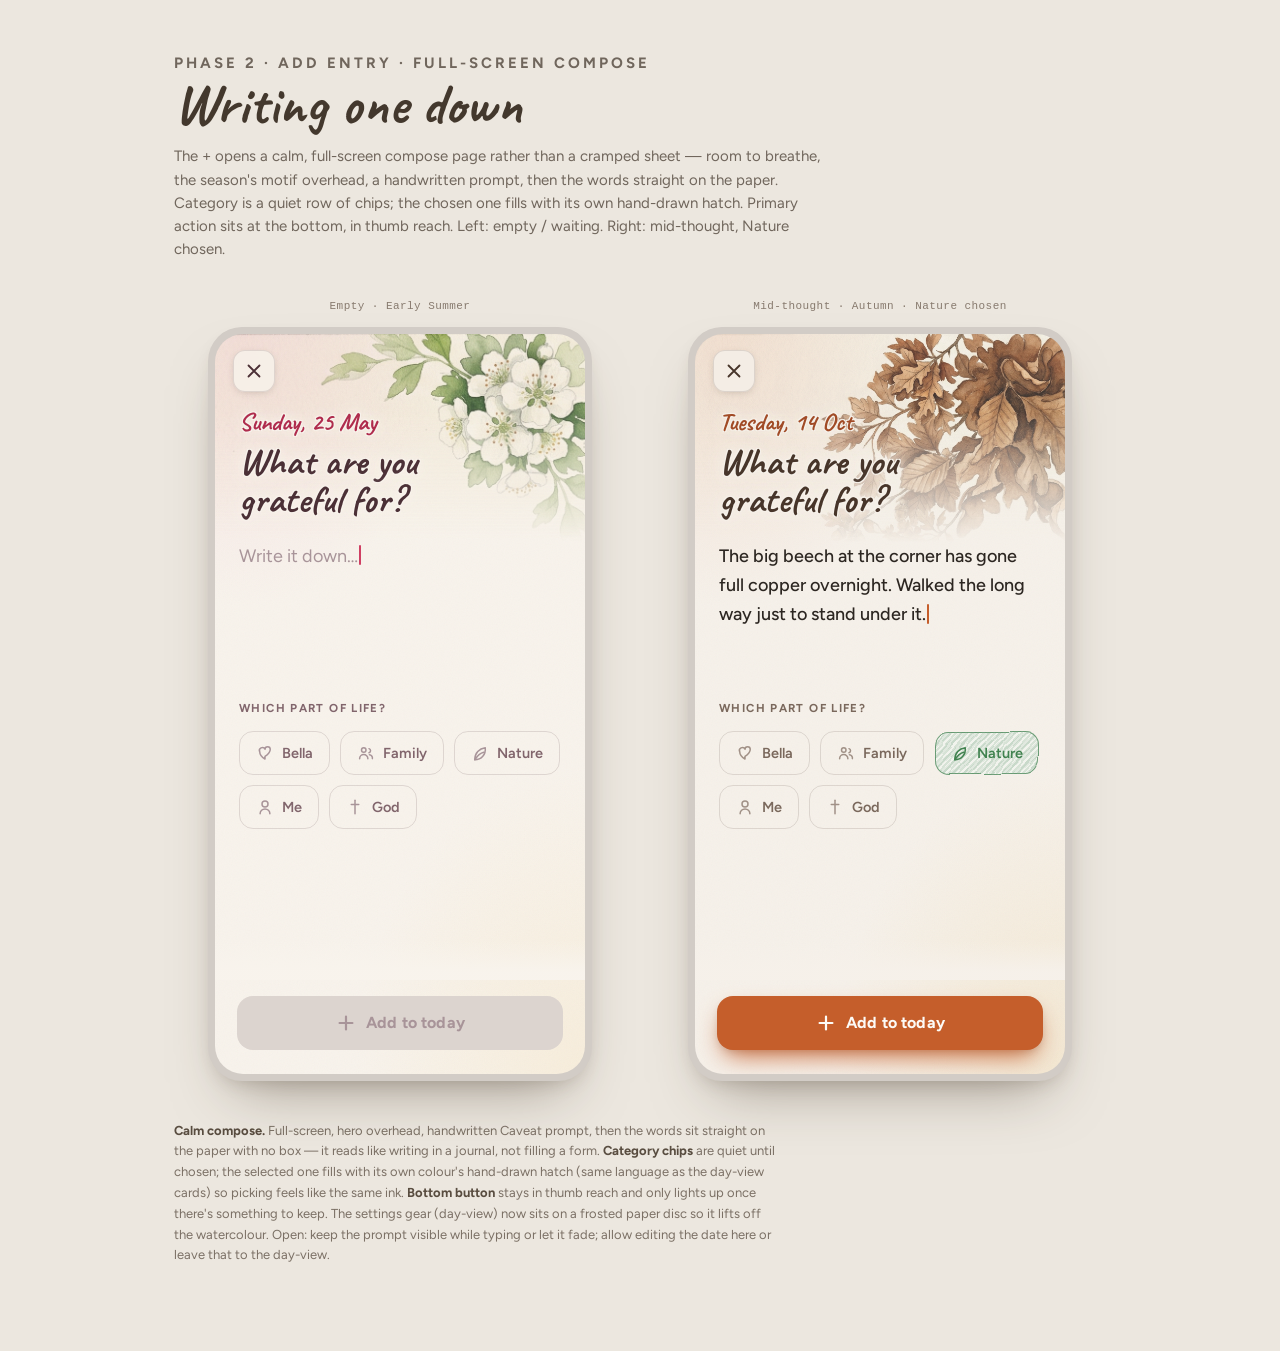
==== notes/add-entry-mockup.html @ 74d88eca "Phase 2: full-screen compose mockup + watercolour heroes + gear fix - add-entry-mockup.html: full-sc" ====
<!doctype html>
<html lang="en">
<head>
  <meta charset="utf-8">
  <meta name="viewport" content="width=device-width, initial-scale=1, viewport-fit=cover">
  <title>Gratitude — add entry (full-screen compose)</title>

  <link rel="preconnect" href="https://fonts.googleapis.com">
  <link rel="preconnect" href="https://fonts.gstatic.com" crossorigin>
  <link href="https://fonts.googleapis.com/css2?family=Caveat:wght@500;600;700&family=Figtree:wght@400;500;600;700&display=swap" rel="stylesheet">

  <style>
    :root {
      --c-wife:   hsl(348 54% 52%);
      --c-family: hsl(32 62% 47%);
      --c-nature: hsl(134 34% 38%);
      --c-me:     hsl(202 30% 45%);
      --c-god:    hsl(265 32% 52%);
      --r-md: 14px; --r-pill: 999px;
      --font-hand: "Caveat", cursive;
      --font-body: "Figtree", -apple-system, BlinkMacSystemFont, "Segoe UI", Roboto, sans-serif;
      --font-mono: ui-monospace, SFMono-Regular, Menlo, Consolas, monospace;
    }
    .theme-earlysummer {
      --accent: hsl(345 60% 53%); --accent-deep: hsl(345 60% 43%); --accent-soft: hsl(345 58% 94%);
      --ink: hsl(345 22% 24%); --ink-soft: hsl(345 12% 45%); --ink-faint: hsl(345 10% 62%);
      --paper: hsl(36 46% 95%); --card: hsl(40 52% 98.5%);
      --wash-a: hsl(345 60% 90% / 0.55); --wash-b: hsl(40 70% 88% / 0.5);
    }
    .theme-autumn {
      --accent: hsl(20 64% 47%); --accent-deep: hsl(18 62% 39%); --accent-soft: hsl(26 64% 93%);
      --ink: hsl(24 26% 22%); --ink-soft: hsl(24 14% 42%); --ink-faint: hsl(24 12% 58%);
      --paper: hsl(34 40% 94%); --card: hsl(38 48% 98%);
      --wash-a: hsl(20 64% 86% / 0.55); --wash-b: hsl(40 64% 84% / 0.5);
    }

    *, *::before, *::after { box-sizing: border-box; }
    html, body { margin: 0; padding: 0; }
    button { font-family: inherit; }
    svg { display: block; }

    body {
      font-family: var(--font-body); background: hsl(35 24% 90%); color: hsl(30 12% 25%);
      min-height: 100dvh; -webkit-font-smoothing: antialiased; -moz-osx-font-smoothing: grayscale;
      text-rendering: optimizeLegibility; font-size: 16px; line-height: 1.55;
    }
    .page { max-width: 980px; margin: 0 auto; padding: 52px 24px 72px; }
    .page-head { margin-bottom: 36px; }
    .eyebrow { font-size: 11px; font-weight: 700; letter-spacing: 0.2em; text-transform: uppercase; color: hsl(345 40% 48%); margin: 0 0 8px; }
    .page-head h1 { font-family: var(--font-hand); font-weight: 700; font-size: clamp(40px, 7vw, 58px); line-height: 1; margin: 0 0 12px; color: hsl(30 20% 22%); }
    .page-head p { color: hsl(30 10% 40%); max-width: 66ch; margin: 0; font-size: 15px; }

    .frames { display: grid; grid-template-columns: repeat(auto-fit, minmax(360px, 1fr)); gap: 28px; justify-items: center; }
    .frame-wrap { display: flex; flex-direction: column; gap: 12px; align-items: center; }
    .frame-tag { font-family: var(--font-mono); font-size: 11px; letter-spacing: 0.04em; color: hsl(30 10% 48%); }

    .phone {
      position: relative; width: 100%; max-width: 384px; border-radius: 34px; padding: 7px;
      background: hsl(30 12% 80%);
      box-shadow: 0 30px 60px -28px hsl(30 30% 20% / 0.5), 0 8px 20px -10px hsl(30 30% 20% / 0.25);
    }
    .screen {
      position: relative; border-radius: 28px; overflow: hidden; min-height: 740px;
      display: flex; flex-direction: column;
      background:
              radial-gradient(120% 80% at 8% 0%, var(--wash-a) 0%, transparent 46%),
              radial-gradient(120% 80% at 100% 100%, var(--wash-b) 0%, transparent 52%),
              var(--paper);
      color: var(--ink);
    }
    .screen::after {
      content: ""; position: absolute; inset: 0; pointer-events: none; z-index: 0;
      opacity: 0.04; mix-blend-mode: multiply;
      background-image: url("data:image/svg+xml,%3Csvg xmlns='http://www.w3.org/2000/svg' width='140' height='140'%3E%3Cfilter id='n'%3E%3CfeTurbulence type='fractalNoise' baseFrequency='0.85' numOctaves='2' stitchTiles='stitch'/%3E%3C/filter%3E%3Crect width='100%25' height='100%25' filter='url(%23n)'/%3E%3C/svg%3E");
    }
    .screen > * { position: relative; z-index: 2; }

    /* ---- seasonal hero motif band (painterly watercolour) ---- */
    .hero {
      position: absolute; top: 0; left: 0; right: 0; height: 208px; z-index: 1; pointer-events: none;
      background-size: cover; background-position: top right; background-repeat: no-repeat;
      mix-blend-mode: multiply; opacity: 0.85;
      -webkit-mask-image: linear-gradient(to bottom, rgba(0,0,0,0.95) 38%, transparent 100%);
      mask-image: linear-gradient(to bottom, rgba(0,0,0,0.95) 38%, transparent 100%);
    }
    .theme-earlysummer .hero { background-image: url('earlysummerhero.jpg'); }
    .theme-autumn .hero { background-image: url('autumnhero.jpg'); }

    /* ---- compose surface ---- */
    .compose { position: relative; z-index: 2; display: flex; flex-direction: column; flex: 1; }
    .compose-top { display: flex; align-items: center; justify-content: space-between; padding: 16px 18px 0; }

    .icon-btn {
      width: 42px; height: 42px; border-radius: 12px; flex-shrink: 0; cursor: pointer;
      border: 1px solid color-mix(in srgb, var(--ink) 14%, transparent);
      background: color-mix(in srgb, var(--paper) 80%, transparent);
      -webkit-backdrop-filter: blur(3px); backdrop-filter: blur(3px);
      color: var(--ink); display: grid; place-items: center;
      box-shadow: 0 2px 8px -3px hsl(30 30% 20% / 0.28);
    }
    .icon-btn svg { width: 22px; height: 22px; }

    .compose-body { flex: 1; padding: 14px 24px 8px; display: flex; flex-direction: column; }
    .compose-date {
      font-family: var(--font-hand); font-weight: 700; font-size: 25px; line-height: 1;
      color: var(--accent-deep); margin: 4px 0 0;
    }
    .compose-prompt {
      font-family: var(--font-hand); font-weight: 700; font-size: 38px; line-height: 1.02;
      color: var(--ink); margin: 8px 0 22px; max-width: 14ch;
    }
    .compose-date, .compose-prompt {
      text-shadow:
              -1px -1px 0 var(--paper), 1px -1px 0 var(--paper),
              -1px  1px 0 var(--paper), 1px  1px 0 var(--paper),
              0 0 12px var(--paper), 0 0 22px var(--paper);
    }

    /* borderless journal field — text sits straight on the paper */
    .compose-field { min-height: 132px; }
    .compose-field p { margin: 0; font-size: 18px; line-height: 1.62; font-weight: 500; }
    .compose-field .placeholder { color: var(--ink-faint); font-weight: 400; }
    .compose-field .typed { color: hsl(30 15% 15%); }
    .caret { display: inline-block; width: 2px; height: 1.1em; vertical-align: -0.18em; margin-left: 1px; background: var(--accent); border-radius: 1px; animation: blink 1.1s steps(1) infinite; }
    @keyframes blink { 50% { opacity: 0; } }

    .field-label { font-size: 11.5px; font-weight: 700; letter-spacing: 0.12em; text-transform: uppercase; color: var(--ink-soft); margin: 26px 0 13px; }

    .chips { display: flex; flex-wrap: wrap; gap: 10px; }
    .chip {
      --c: var(--ink-soft);
      position: relative; display: inline-flex; align-items: center; gap: 8px;
      min-height: 44px; padding: 10px 16px; border-radius: 14px; cursor: pointer;
      font-family: var(--font-body); font-weight: 600; font-size: 14.5px; color: var(--ink-soft);
      background: transparent; border: 1.5px solid color-mix(in srgb, var(--ink) 14%, transparent);
      transition: color 120ms ease;
    }
    .chip svg { width: 18px; height: 18px; color: var(--ink-faint); flex-shrink: 0; }
    .chip.is-wife { --c: var(--c-wife); } .chip.is-family { --c: var(--c-family); }
    .chip.is-nature { --c: var(--c-nature); } .chip.is-me { --c: var(--c-me); }
    .chip.is-god { --c: var(--c-god); }

    /* selected chip picks up its category colour + hand-drawn hatch fill */
    .chip.sel { color: var(--c); border-color: transparent; }
    .chip.sel svg { color: var(--c); }
    .chip.sel::before {
      content: ""; position: absolute; inset: 0; z-index: -1; border-radius: 14px;
      border: 1.6px solid color-mix(in srgb, var(--c) 72%, transparent);
      background-color: color-mix(in srgb, var(--c) 6%, var(--card));
      background-image:
              repeating-linear-gradient(-48deg, transparent, transparent 2px, color-mix(in srgb, var(--c) 15%, transparent) 2px, color-mix(in srgb, var(--c) 15%, transparent) 4px),
              repeating-linear-gradient(-39deg, transparent, transparent 4px, color-mix(in srgb, var(--c) 9%, transparent) 4px, color-mix(in srgb, var(--c) 9%, transparent) 8px);
      filter: url(#sketch1);
    }
    .chip.sel.alt::before { filter: url(#sketch2); }

    /* ---- bottom action ---- */
    .compose-foot { position: relative; padding: 16px 22px 24px; }
    .compose-foot::before {
      content: ""; position: absolute; left: 0; right: 0; top: -40px; height: 40px; pointer-events: none;
      background: linear-gradient(to top, var(--paper) 20%, transparent);
    }
    .add-btn {
      width: 100%; min-height: 54px; border: none; border-radius: 16px; cursor: pointer;
      background: var(--accent); color: hsl(40 60% 98%);
      font-family: var(--font-body); font-weight: 700; font-size: 16px; letter-spacing: 0.01em;
      display: inline-flex; align-items: center; justify-content: center; gap: 9px;
      box-shadow: 0 12px 26px -8px var(--accent), 0 4px 10px -4px hsl(0 0% 0% / 0.22);
      transition: transform 120ms ease;
    }
    .add-btn svg { width: 22px; height: 22px; }
    .add-btn:active { transform: scale(0.985); }
    .add-btn.is-disabled {
      background: color-mix(in srgb, var(--ink) 16%, var(--paper)); color: var(--ink-faint);
      box-shadow: none; cursor: default;
    }

    .footnote { margin-top: 40px; font-size: 13px; color: hsl(30 10% 44%); line-height: 1.6; max-width: 76ch; }
    .footnote strong { color: hsl(30 16% 30%); }
  </style>
</head>
<body>

<svg width="0" height="0" style="position:absolute" aria-hidden="true">
  <defs>
    <filter id="sketch1" x="-12%" y="-12%" width="124%" height="124%">
      <feTurbulence type="fractalNoise" baseFrequency="0.016" numOctaves="2" seed="7" result="n"/>
      <feDisplacementMap in="SourceGraphic" in2="n" scale="5" xChannelSelector="R" yChannelSelector="G" result="d"/>
      <feGaussianBlur in="d" stdDeviation="0.5"/>
    </filter>
    <filter id="sketch2" x="-12%" y="-12%" width="124%" height="124%">
      <feTurbulence type="fractalNoise" baseFrequency="0.021" numOctaves="2" seed="24" result="n"/>
      <feDisplacementMap in="SourceGraphic" in2="n" scale="4" xChannelSelector="R" yChannelSelector="G" result="d"/>
      <feGaussianBlur in="d" stdDeviation="0.5"/>
    </filter>
  </defs>
</svg>

<div class="page">
  <header class="page-head">
    <p class="eyebrow">Phase 2 · add entry · full-screen compose</p>
    <h1>Writing one down</h1>
    <p>The + opens a calm, full-screen compose page rather than a cramped sheet — room to breathe, the season's motif overhead, a handwritten prompt, then the words straight on the paper. Category is a quiet row of chips; the chosen one fills with its own hand-drawn hatch. Primary action sits at the bottom, in thumb reach. Left: empty / waiting. Right: mid-thought, Nature chosen.</p>
  </header>

  <div class="frames">

    <!-- empty / waiting -->
    <div class="frame-wrap">
      <span class="frame-tag">Empty · Early Summer</span>
      <div class="phone">
        <div class="screen theme-earlysummer">
          <div class="hero"></div>
          <div class="compose">

            <div class="compose-top">
              <button class="icon-btn" aria-label="Close"><svg viewBox="0 0 24 24" fill="none" stroke="currentColor" stroke-width="2" stroke-linecap="round" stroke-linejoin="round"><path d="M6 6l12 12M18 6L6 18"/></svg></button>
            </div>

            <div class="compose-body">
              <p class="compose-date">Sunday, 25 May</p>
              <p class="compose-prompt">What are you grateful for?</p>

              <div class="compose-field">
                <p class="placeholder">Write it down…<span class="caret"></span></p>
              </div>

              <p class="field-label">Which part of life?</p>
              <div class="chips">
                <button class="chip is-wife"><svg viewBox="0 0 24 24" fill="none" stroke="currentColor" stroke-width="2" stroke-linecap="round" stroke-linejoin="round"><path d="M12 20s-7-4.35-7-9.5A3.5 3.5 0 0 1 12 7a3.5 3.5 0 0 1 7 0c0 5.15-7 9.5-7 9.5z"/></svg>Bella</button>
                <button class="chip is-family"><svg viewBox="0 0 24 24" fill="none" stroke="currentColor" stroke-width="2" stroke-linecap="round" stroke-linejoin="round"><circle cx="9" cy="8" r="3"/><path d="M3.5 19.5a5.5 5.5 0 0 1 11 0"/><path d="M16 6.2a2.8 2.8 0 0 1 0 5.4"/><path d="M16.5 14.2a4.5 4.5 0 0 1 4 5.3"/></svg>Family</button>
                <button class="chip is-nature"><svg viewBox="0 0 24 24" fill="none" stroke="currentColor" stroke-width="2" stroke-linecap="round" stroke-linejoin="round"><path d="M5 21c0-9 6-15 14-16 1 9-5 16-14 16z"/><path d="M5 21c4-6 8-9 12-10"/></svg>Nature</button>
                <button class="chip is-me"><svg viewBox="0 0 24 24" fill="none" stroke="currentColor" stroke-width="2" stroke-linecap="round" stroke-linejoin="round"><circle cx="12" cy="8" r="4"/><path d="M5.5 21a6.5 6.5 0 0 1 13 0"/></svg>Me</button>
                <button class="chip is-god"><svg viewBox="0 0 24 24" fill="none" stroke="currentColor" stroke-width="2" stroke-linecap="round" stroke-linejoin="round"><path d="M12 3v18"/><path d="M7 8.5h10"/></svg>God</button>
              </div>
            </div>

            <div class="compose-foot">
              <button class="add-btn is-disabled"><svg viewBox="0 0 24 24" fill="none" stroke="currentColor" stroke-width="2.4" stroke-linecap="round" stroke-linejoin="round"><path d="M12 5v14M5 12h14"/></svg>Add to today</button>
            </div>

          </div>
        </div>
      </div>
    </div>

    <!-- mid-thought / filled -->
    <div class="frame-wrap">
      <span class="frame-tag">Mid-thought · Autumn · Nature chosen</span>
      <div class="phone">
        <div class="screen theme-autumn">
          <div class="hero"></div>
          <div class="compose">

            <div class="compose-top">
              <button class="icon-btn" aria-label="Close"><svg viewBox="0 0 24 24" fill="none" stroke="currentColor" stroke-width="2" stroke-linecap="round" stroke-linejoin="round"><path d="M6 6l12 12M18 6L6 18"/></svg></button>
            </div>

            <div class="compose-body">
              <p class="compose-date">Tuesday, 14 Oct</p>
              <p class="compose-prompt">What are you grateful for?</p>

              <div class="compose-field">
                <p class="typed">The big beech at the corner has gone full copper overnight. Walked the long way just to stand under it.<span class="caret"></span></p>
              </div>

              <p class="field-label">Which part of life?</p>
              <div class="chips">
                <button class="chip is-wife"><svg viewBox="0 0 24 24" fill="none" stroke="currentColor" stroke-width="2" stroke-linecap="round" stroke-linejoin="round"><path d="M12 20s-7-4.35-7-9.5A3.5 3.5 0 0 1 12 7a3.5 3.5 0 0 1 7 0c0 5.15-7 9.5-7 9.5z"/></svg>Bella</button>
                <button class="chip is-family"><svg viewBox="0 0 24 24" fill="none" stroke="currentColor" stroke-width="2" stroke-linecap="round" stroke-linejoin="round"><circle cx="9" cy="8" r="3"/><path d="M3.5 19.5a5.5 5.5 0 0 1 11 0"/><path d="M16 6.2a2.8 2.8 0 0 1 0 5.4"/><path d="M16.5 14.2a4.5 4.5 0 0 1 4 5.3"/></svg>Family</button>
                <button class="chip is-nature sel"><svg viewBox="0 0 24 24" fill="none" stroke="currentColor" stroke-width="2" stroke-linecap="round" stroke-linejoin="round"><path d="M5 21c0-9 6-15 14-16 1 9-5 16-14 16z"/><path d="M5 21c4-6 8-9 12-10"/></svg>Nature</button>
                <button class="chip is-me"><svg viewBox="0 0 24 24" fill="none" stroke="currentColor" stroke-width="2" stroke-linecap="round" stroke-linejoin="round"><circle cx="12" cy="8" r="4"/><path d="M5.5 21a6.5 6.5 0 0 1 13 0"/></svg>Me</button>
                <button class="chip is-god"><svg viewBox="0 0 24 24" fill="none" stroke="currentColor" stroke-width="2" stroke-linecap="round" stroke-linejoin="round"><path d="M12 3v18"/><path d="M7 8.5h10"/></svg>God</button>
              </div>
            </div>

            <div class="compose-foot">
              <button class="add-btn"><svg viewBox="0 0 24 24" fill="none" stroke="currentColor" stroke-width="2.4" stroke-linecap="round" stroke-linejoin="round"><path d="M12 5v14M5 12h14"/></svg>Add to today</button>
            </div>

          </div>
        </div>
      </div>
    </div>

  </div>

  <p class="footnote">
    <strong>Calm compose.</strong> Full-screen, hero overhead, handwritten Caveat prompt, then the words sit straight on the paper with no box — it reads like writing in a journal, not filling a form. <strong>Category chips</strong> are quiet until chosen; the selected one fills with its own colour's hand-drawn hatch (same language as the day-view cards) so picking feels like the same ink. <strong>Bottom button</strong> stays in thumb reach and only lights up once there's something to keep. The settings gear (day-view) now sits on a frosted paper disc so it lifts off the watercolour. Open: keep the prompt visible while typing or let it fade; allow editing the date here or leave that to the day-view.
  </p>
</div>
</body>
</html>
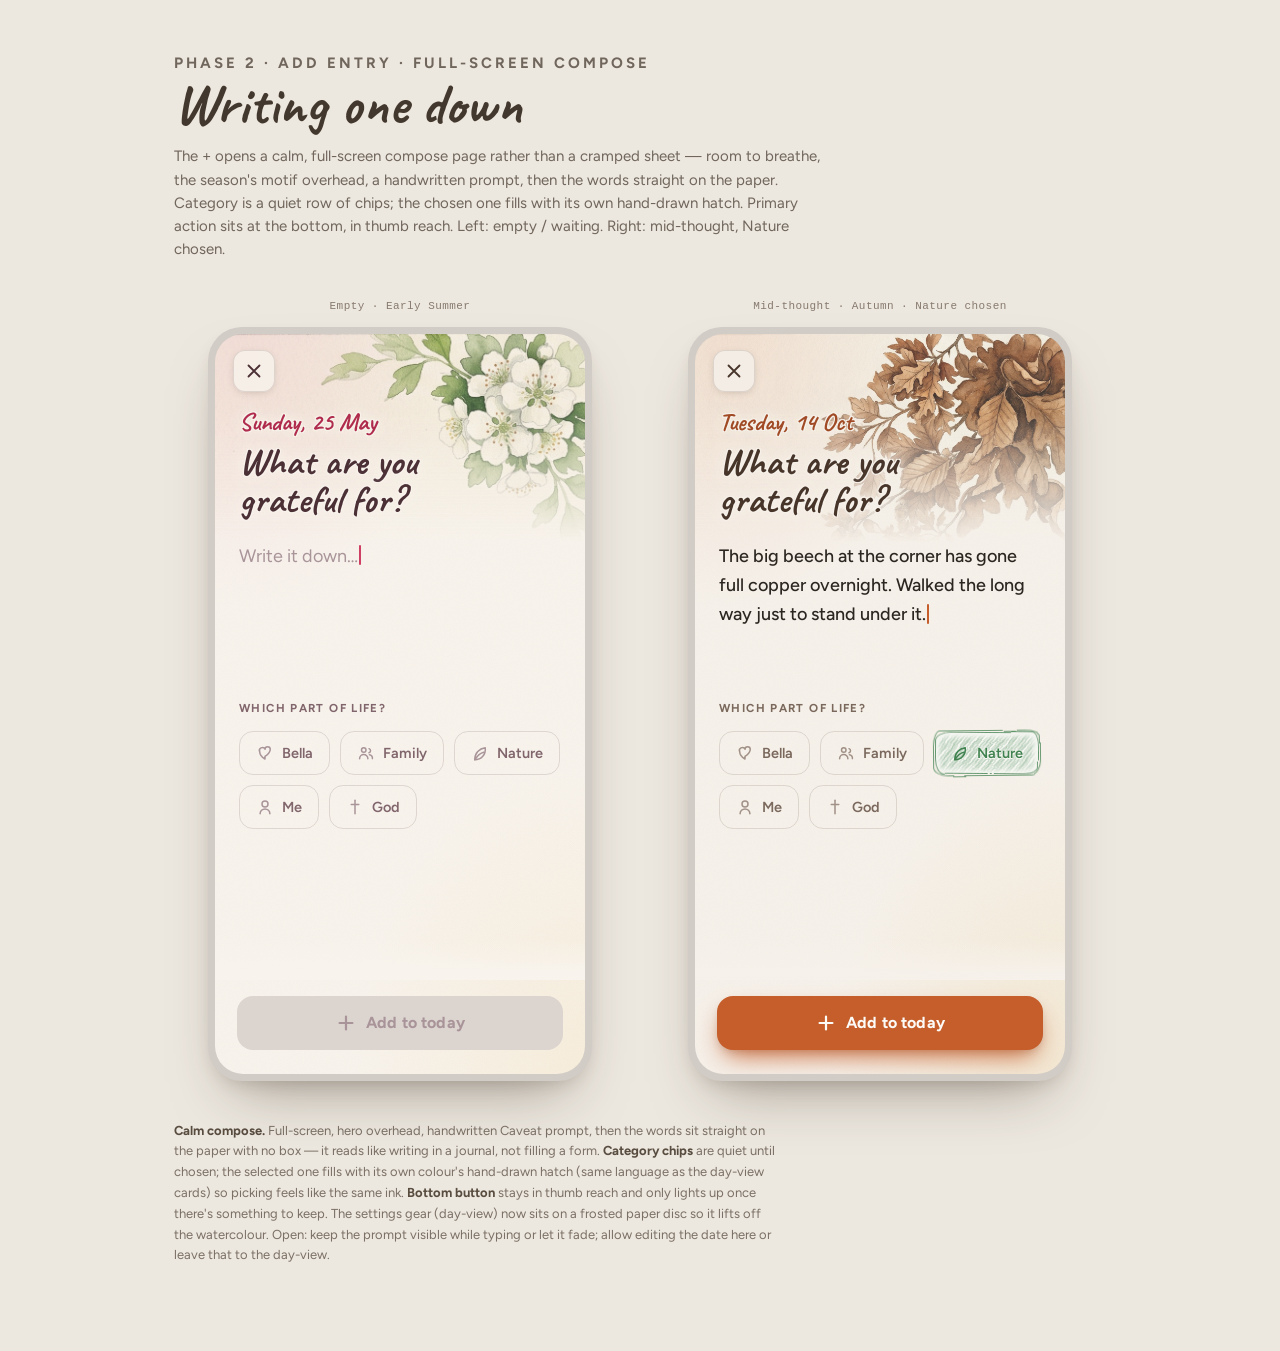
==== commit a6f1bf10: "Phase 2: selected category chip uses the mockup-4 crayon card treatment Overlapping double sketch ou" ====
--- a/notes/add-entry-mockup.html
+++ b/notes/add-entry-mockup.html
@@ -140,19 +140,38 @@
     .chip.is-nature { --c: var(--c-nature); } .chip.is-me { --c: var(--c-me); }
     .chip.is-god { --c: var(--c-god); }
 
-    /* selected chip picks up its category colour + hand-drawn hatch fill */
-    .chip.sel { color: var(--c); border-color: transparent; }
+    /* selected chip = the day-view card's crayon treatment, scaled down:
+       overlapping double sketch outline, dense hatch in the middle, edges erased soft */
+    .chip.sel { color: var(--c); border-color: transparent; z-index: 1; text-shadow: 0 1px 0 var(--card), 0 0 3px var(--card); }
     .chip.sel svg { color: var(--c); }
+
+    .chip.sel::before, .chip.sel::after {
+      content: ""; position: absolute; pointer-events: none;
+      border: 1.2px solid color-mix(in srgb, var(--c) 75%, transparent);
+    }
+    /* inner line + denser shading, edges faded by a soft "eraser" inset glow */
     .chip.sel::before {
-      content: ""; position: absolute; inset: 0; z-index: -1; border-radius: 14px;
-      border: 1.6px solid color-mix(in srgb, var(--c) 72%, transparent);
-      background-color: color-mix(in srgb, var(--c) 6%, var(--card));
+      inset: 0; z-index: -2;
+      background-color: color-mix(in srgb, var(--c) 4%, var(--card));
+      box-shadow:
+              inset 2px 2px 5px 1px color-mix(in srgb, var(--c) 4%, var(--card)),
+              inset -3px -2px 6px 1px color-mix(in srgb, var(--c) 4%, var(--card)),
+              inset -1px 1px 5px 1px color-mix(in srgb, var(--c) 4%, var(--card));
       background-image:
-              repeating-linear-gradient(-48deg, transparent, transparent 2px, color-mix(in srgb, var(--c) 15%, transparent) 2px, color-mix(in srgb, var(--c) 15%, transparent) 4px),
-              repeating-linear-gradient(-39deg, transparent, transparent 4px, color-mix(in srgb, var(--c) 9%, transparent) 4px, color-mix(in srgb, var(--c) 9%, transparent) 8px);
+              repeating-linear-gradient(-52deg, transparent, transparent 1.5px, color-mix(in srgb, var(--c) 17%, transparent) 1.5px, color-mix(in srgb, var(--c) 17%, transparent) 3px),
+              repeating-linear-gradient(-43deg, transparent, transparent 3px, color-mix(in srgb, var(--c) 12%, transparent) 3px, color-mix(in srgb, var(--c) 12%, transparent) 6px),
+              repeating-linear-gradient(-61deg, transparent, transparent 5px, color-mix(in srgb, var(--c) 9%, transparent) 5px, color-mix(in srgb, var(--c) 9%, transparent) 10px);
       filter: url(#sketch1);
-    }
-    .chip.sel.alt::before { filter: url(#sketch2); }
+      border-radius: 16px 7px 15px 9px / 9px 15px 7px 16px;
+      transform: rotate(0.5deg);
+    }
+    /* outer line pushed out so the two outlines cross over */
+    .chip.sel::after {
+      inset: -2px; z-index: -1;
+      filter: url(#sketch2);
+      border-radius: 7px 16px 9px 15px / 16px 7px 15px 9px;
+      transform: rotate(-0.6deg);
+    }
 
     /* ---- bottom action ---- */
     .compose-foot { position: relative; padding: 16px 22px 24px; }
@@ -183,14 +202,14 @@
 
 <svg width="0" height="0" style="position:absolute" aria-hidden="true">
   <defs>
-    <filter id="sketch1" x="-12%" y="-12%" width="124%" height="124%">
+    <filter id="sketch1" x="-14%" y="-14%" width="128%" height="128%">
       <feTurbulence type="fractalNoise" baseFrequency="0.016" numOctaves="2" seed="7" result="n"/>
-      <feDisplacementMap in="SourceGraphic" in2="n" scale="5" xChannelSelector="R" yChannelSelector="G" result="d"/>
+      <feDisplacementMap in="SourceGraphic" in2="n" scale="4" xChannelSelector="R" yChannelSelector="G" result="d"/>
       <feGaussianBlur in="d" stdDeviation="0.5"/>
     </filter>
-    <filter id="sketch2" x="-12%" y="-12%" width="124%" height="124%">
+    <filter id="sketch2" x="-14%" y="-14%" width="128%" height="128%">
       <feTurbulence type="fractalNoise" baseFrequency="0.021" numOctaves="2" seed="24" result="n"/>
-      <feDisplacementMap in="SourceGraphic" in2="n" scale="4" xChannelSelector="R" yChannelSelector="G" result="d"/>
+      <feDisplacementMap in="SourceGraphic" in2="n" scale="3.5" xChannelSelector="R" yChannelSelector="G" result="d"/>
       <feGaussianBlur in="d" stdDeviation="0.5"/>
     </filter>
   </defs>
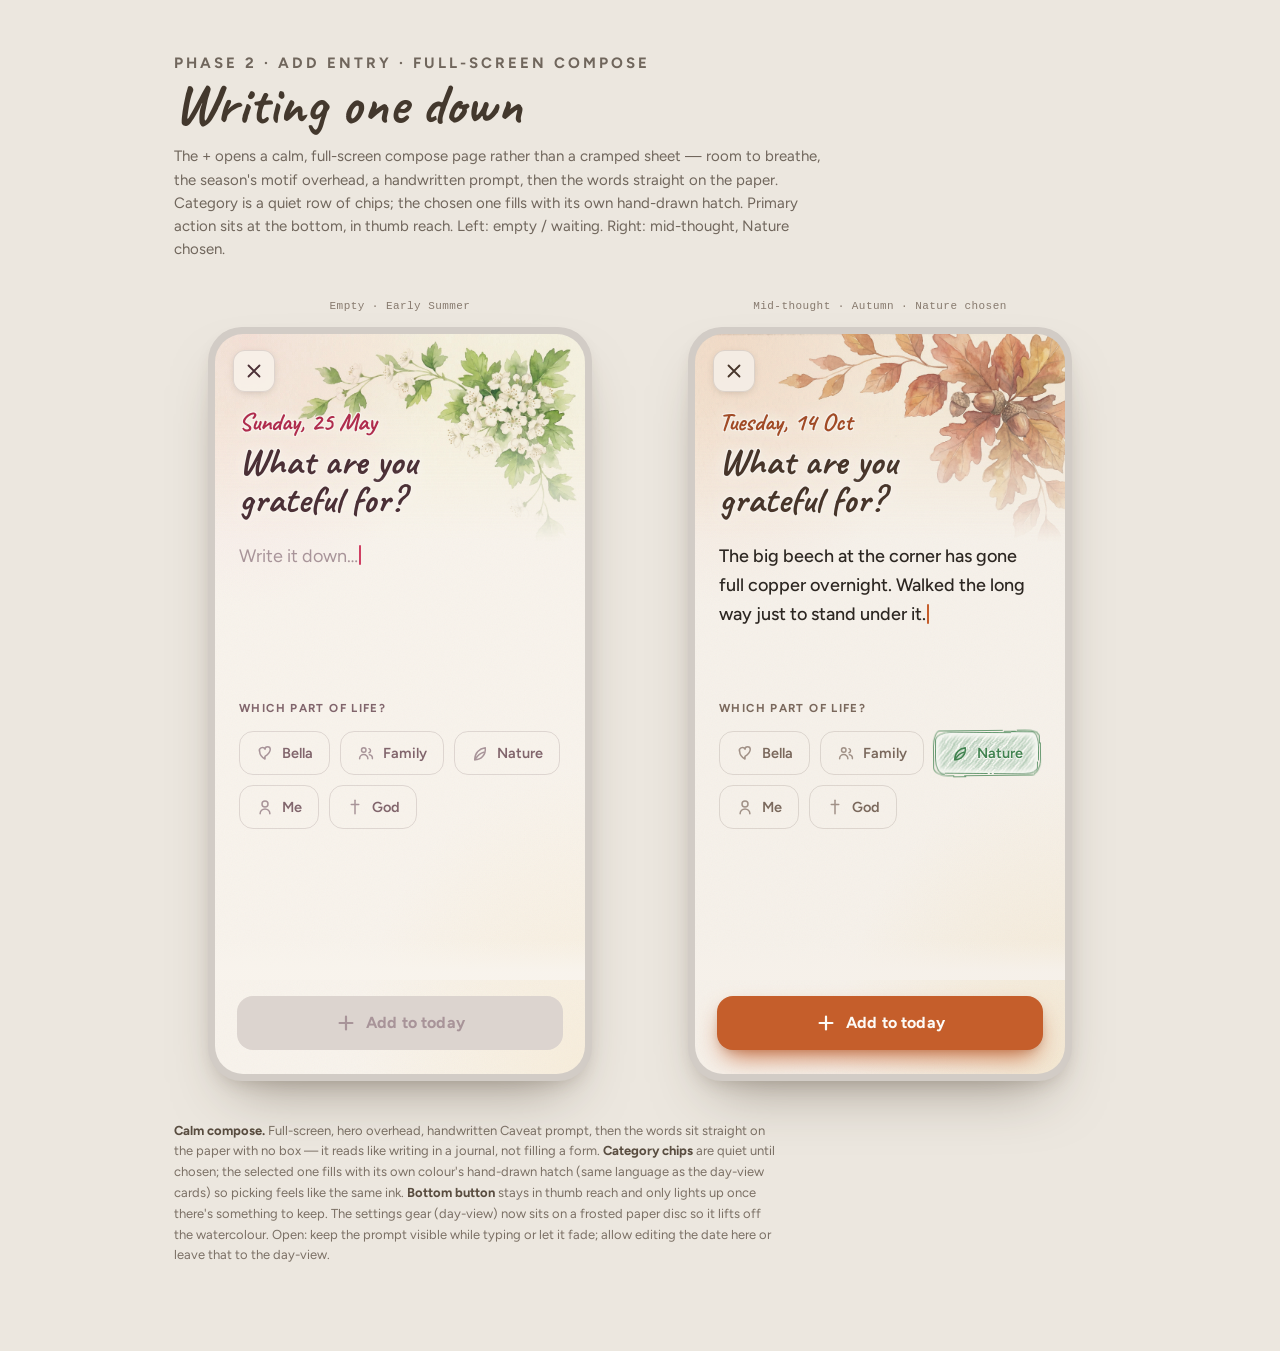
==== commit 3d593bd4: "Phase 2 close-out: vendor fonts + heroes, archive decisions - assets/fonts/: Caveat + Figtree as var" ====
--- a/notes/add-entry-mockup.html
+++ b/notes/add-entry-mockup.html
@@ -83,8 +83,8 @@
       -webkit-mask-image: linear-gradient(to bottom, rgba(0,0,0,0.95) 38%, transparent 100%);
       mask-image: linear-gradient(to bottom, rgba(0,0,0,0.95) 38%, transparent 100%);
     }
-    .theme-earlysummer .hero { background-image: url('earlysummerhero.jpg'); }
-    .theme-autumn .hero { background-image: url('autumnhero.jpg'); }
+    .theme-earlysummer .hero { background-image: url('../assets/heroes/earlysummerhero.jpg'); }
+    .theme-autumn .hero { background-image: url('../assets/heroes/autumnhero.jpg'); }
 
     /* ---- compose surface ---- */
     .compose { position: relative; z-index: 2; display: flex; flex-direction: column; flex: 1; }
